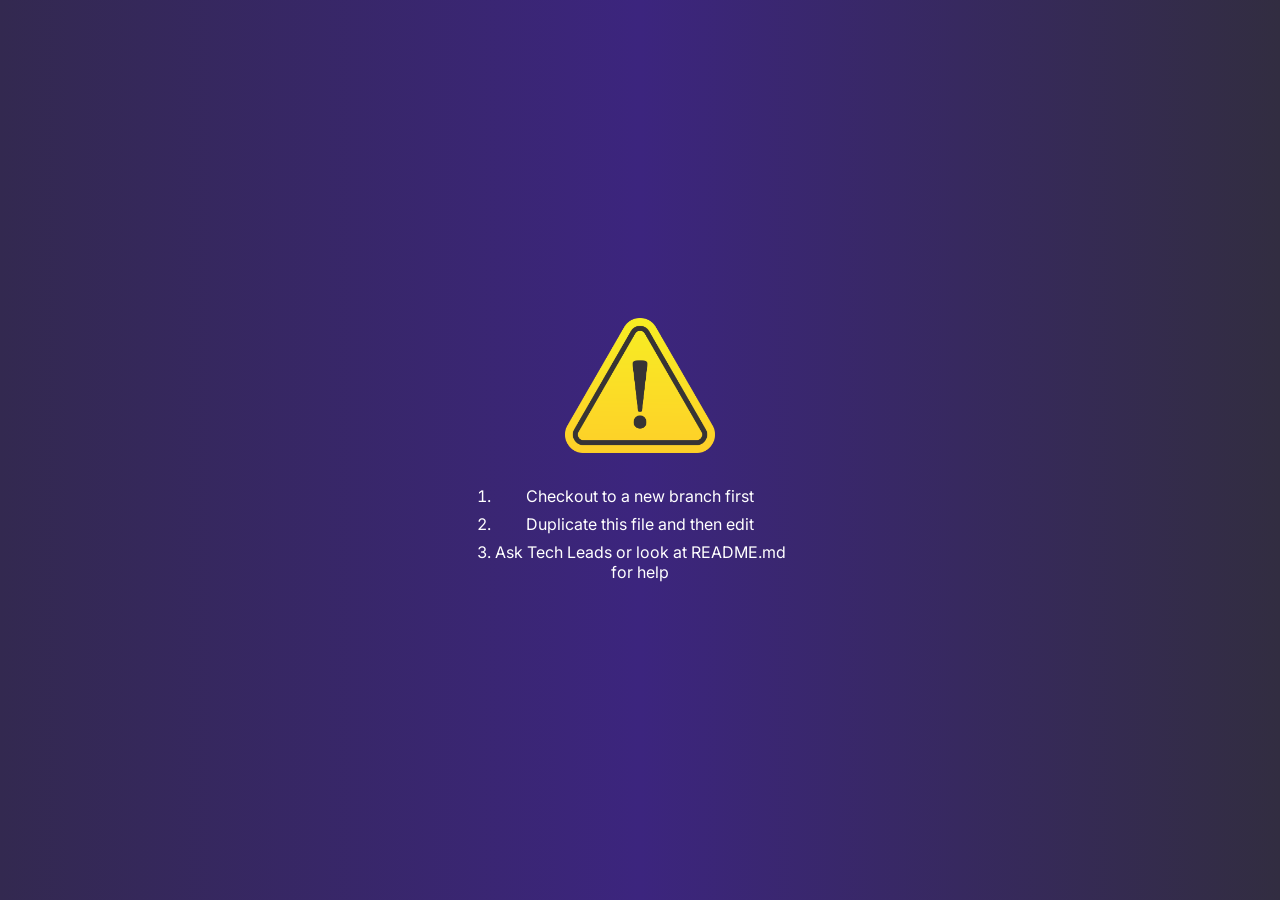
==== members/Danishveer.html @ 30a29c0a "Duplicated Template.html and added images" ====
<!-- Duplicate this file and then edit! -->
<!DOCTYPE html>
<html>
    <head>
        <!-- Metadata Stuff (DO NOT DELETE) -->
        <meta charset="utf-8">
        <meta http-equiv="X-UA-Compatible" content="IE=edge">
        <meta name="viewport" content="width=device-width, initial-scale=1">

        <title>#include - Name</title>

        <!-- Adds #include Icon to Website Tab (DO NOT DELETE) -->
        <link rel="icon" type="image/png" href="../assets/logo.png">

        <!-- Inter Font Import (DO NOT DELETE) -->
        <link rel="preconnect" href="https://fonts.googleapis.com">
        <link rel="preconnect" href="https://fonts.gstatic.com" crossorigin>
        <link href="https://fonts.googleapis.com/css2?family=Inter:ital,opsz,wght@0,14..32,100..900;1,14..32,100..900&family=Poppins:ital,wght@0,100;0,200;0,300;0,400;0,500;0,600;0,700;0,800;0,900;1,100;1,200;1,300;1,400;1,500;1,600;1,700;1,800;1,900&display=swap" rel="stylesheet">

        <!-- CSS Imports -->
        <link rel="stylesheet" href="../css/global.css">                <!-- Adds Default Styles like Background Graident -->
        <link rel="stylesheet" href="../css/members/TEMPLATE.css">      <!-- Edit this! -->

        <!-- JS Imports -->
    </head>
    <body class="include-background">
        <!-- Uncomment this code if you want this page's header! -->
        <!-- <header id="header">
            <a id="header-logo-container" href="index.html">
                <img src="../assets/logo.png" alt="#include Logo" width="40px" height="40px">
                <p id="header-logo-text">include</p>
            </a>

            <nav id="header-nav">
                <a class="header-nav-item" href="index.html">Home</a>
            </nav>
        </header> -->

        <!-- Sample Code, Please Delete -->
        <main id="template-main">
            <img 
                id="template-warning-icon"
                src="../assets/members/TEMPLATE/warning.png" 
                alt="Warning Icon" 
                width="auto" 
                height="auto" 
            >

            <ol id="template-list">
                <li>Checkout to a new branch first</li>
                <li>Duplicate this file and then edit</li>
                <li>Ask Tech Leads or look at README.md<br> for help</li>
            </ol>
        </main>
    </body>
</html>
---- css/global.css ----
* {
    margin: 0;
    padding: 0;

    font-family: "Inter", sans-serif;
}

#header {
    display: flex;
    justify-content: space-between;
    align-items: center;
    
    background-color: #191a1b;
    box-shadow: 0 5px 8px rgba(0, 0, 0, 0.15);
}

#header-logo-container {
    display: flex;
    align-items: center;

    padding: 20px 30px;

    gap: 7px;

    text-decoration: none;

    transition: scale 300ms ease;
}

#header-logo-container:hover {
    scale: 1.05;
}

#header-logo-text {
    margin-top: -2px;

    color: white;
    font-size: 2rem;
    font-weight: 600;

    letter-spacing: 0.5px;
}

#header-nav {
    display: flex;

    padding: 0 20px;

    gap: 10px;
}

.header-nav-item {
    padding: 20px 10px;

    color: white;

    font-size: 1.1rem;
    font-weight: 600;
    letter-spacing: 1px;
    text-decoration: none;

    transition: color 150ms ease;
}

.header-nav-item:hover {
    color: #bda4ff;
}

.include-background {
    color: white;
    background: linear-gradient(90deg, #332950, #3C257E, #322D41);
}
---- css/members/TEMPLATE.css ----
#template-main {
    display: flex;
    flex-direction: column;
    justify-content: center;
    align-items: center;

    height: 100dvh;
    gap: 25px;
}

#template-warning-icon {
    width: 150px;
}

#template-list > li {
    margin-top: 8px;
    text-align: center;
}
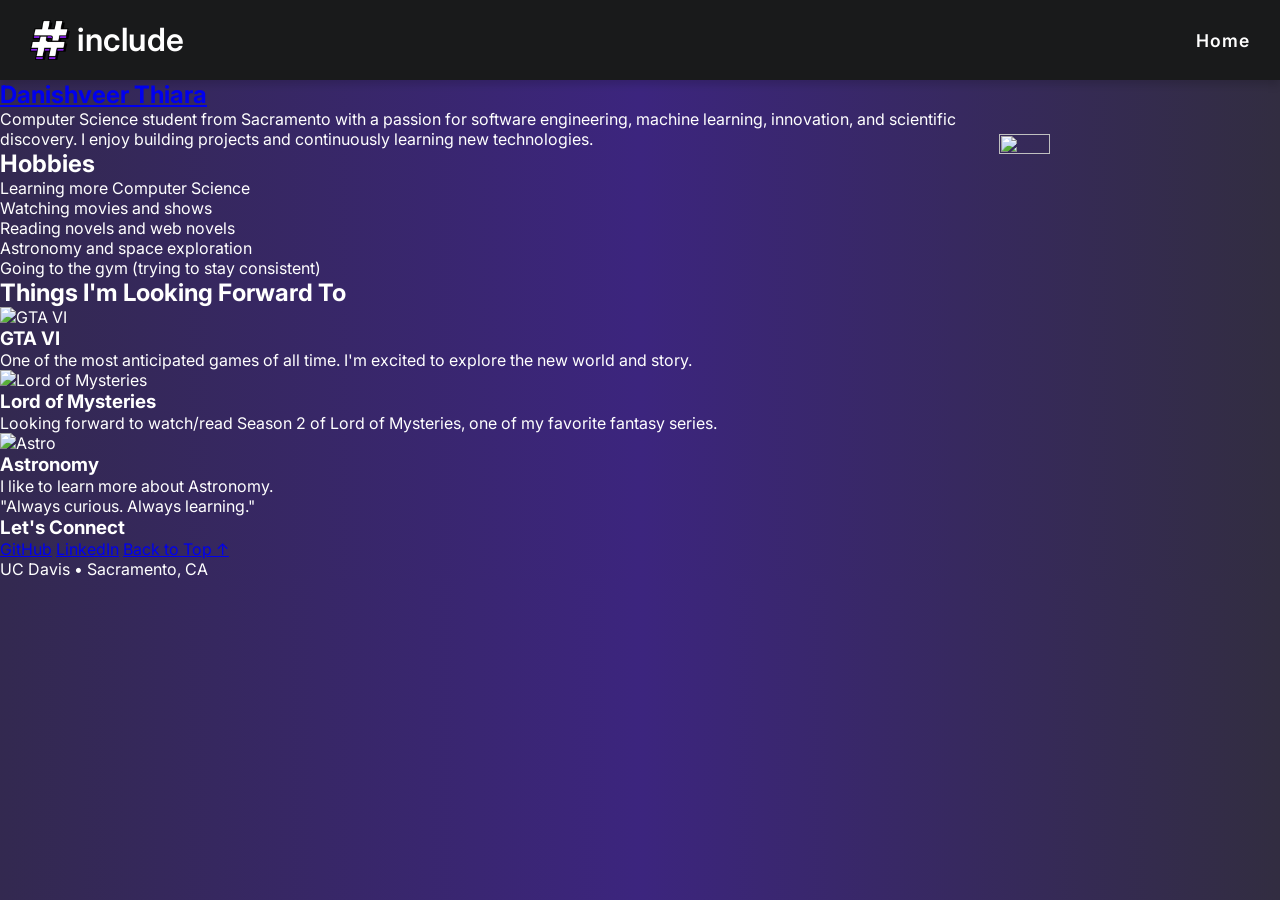
==== commit d04a86bf: "copied my old html code for about me page" ====
--- a/members/Danishveer.html
+++ b/members/Danishveer.html
@@ -1,56 +1,140 @@
 <!-- Duplicate this file and then edit! -->
 <!DOCTYPE html>
 <html>
-    <head>
-        <!-- Metadata Stuff (DO NOT DELETE) -->
-        <meta charset="utf-8">
-        <meta http-equiv="X-UA-Compatible" content="IE=edge">
-        <meta name="viewport" content="width=device-width, initial-scale=1">
 
-        <title>#include - Name</title>
+<head>
+    <!-- Metadata Stuff (DO NOT DELETE) -->
+    <meta charset="utf-8">
+    <meta http-equiv="X-UA-Compatible" content="IE=edge">
+    <meta name="viewport" content="width=device-width, initial-scale=1">
 
-        <!-- Adds #include Icon to Website Tab (DO NOT DELETE) -->
-        <link rel="icon" type="image/png" href="../assets/logo.png">
+    <title>#include - Danishveer</title>
 
-        <!-- Inter Font Import (DO NOT DELETE) -->
-        <link rel="preconnect" href="https://fonts.googleapis.com">
-        <link rel="preconnect" href="https://fonts.gstatic.com" crossorigin>
-        <link href="https://fonts.googleapis.com/css2?family=Inter:ital,opsz,wght@0,14..32,100..900;1,14..32,100..900&family=Poppins:ital,wght@0,100;0,200;0,300;0,400;0,500;0,600;0,700;0,800;0,900;1,100;1,200;1,300;1,400;1,500;1,600;1,700;1,800;1,900&display=swap" rel="stylesheet">
+    <!-- Adds #include Icon to Website Tab (DO NOT DELETE) -->
+    <link rel="icon" type="image/png" href="../assets/logo.png">
 
-        <!-- CSS Imports -->
-        <link rel="stylesheet" href="../css/global.css">                <!-- Adds Default Styles like Background Graident -->
-        <link rel="stylesheet" href="../css/members/TEMPLATE.css">      <!-- Edit this! -->
+    <!-- Inter Font Import (DO NOT DELETE) -->
+    <link rel="preconnect" href="https://fonts.googleapis.com">
+    <link rel="preconnect" href="https://fonts.gstatic.com" crossorigin>
+    <link
+        href="https://fonts.googleapis.com/css2?family=Inter:ital,opsz,wght@0,14..32,100..900;1,14..32,100..900&family=Poppins:ital,wght@0,100;0,200;0,300;0,400;0,500;0,600;0,700;0,800;0,900;1,100;1,200;1,300;1,400;1,500;1,600;1,700;1,800;1,900&display=swap"
+        rel="stylesheet">
 
-        <!-- JS Imports -->
-    </head>
-    <body class="include-background">
-        <!-- Uncomment this code if you want this page's header! -->
-        <!-- <header id="header">
-            <a id="header-logo-container" href="index.html">
-                <img src="../assets/logo.png" alt="#include Logo" width="40px" height="40px">
-                <p id="header-logo-text">include</p>
-            </a>
+    <!-- CSS Imports -->
+    <link rel="stylesheet" href="../css/global.css"> <!-- Adds Default Styles like Background Graident -->
+    <link rel="stylesheet" href="../css/members/TEMPLATE.css"> <!-- Edit this! -->
 
-            <nav id="header-nav">
-                <a class="header-nav-item" href="index.html">Home</a>
-            </nav>
-        </header> -->
+    <!-- JS Imports -->
+</head>
 
-        <!-- Sample Code, Please Delete -->
-        <main id="template-main">
-            <img 
-                id="template-warning-icon"
-                src="../assets/members/TEMPLATE/warning.png" 
-                alt="Warning Icon" 
-                width="auto" 
-                height="auto" 
-            >
+<body class="include-background">
+    <!-- Uncomment this code if you want this page's header! -->
+    <header id="header">
+        <a id="header-logo-container" href="index.html">
+            <img src="../assets/logo.png" alt="#include Logo" width="40px" height="40px">
+            <p id="header-logo-text">include</p>
+        </a>
 
-            <ol id="template-list">
-                <li>Checkout to a new branch first</li>
-                <li>Duplicate this file and then edit</li>
-                <li>Ask Tech Leads or look at README.md<br> for help</li>
-            </ol>
-        </main>
-    </body>
+        <nav id="header-nav">
+            <a class="header-nav-item" href="index.html">Home</a>
+        </nav>
+    </header>
+
+    <section id="intro">
+
+        <a href="https://danishveer11.github.io/My-Website" class="name-link">
+            <h1>Danishveer Thiara</h1>
+        </a>
+        <img src="IMG_2270.jpeg" style="float:right;width:20%;height:20%;margin:25px;"></img>
+        <p>
+            Computer Science student from Sacramento with a passion for software
+            engineering, machine learning, innovation, and scientific discovery.
+            I enjoy building projects and continuously learning new technologies.
+        </p>
+
+        <h2>Hobbies</h2>
+
+        <ul>
+            <li>Learning more Computer Science</li>
+            <li>Watching movies and shows</li>
+            <li>Reading novels and web novels</li>
+            <li>Astronomy and space exploration</li>
+            <li>Going to the gym (trying to stay consistent)</li>
+        </ul>
+
+    </section>
+
+    <section class="future-section">
+
+        <h2>Things I'm Looking Forward To</h2>
+
+        <div id="cards">
+
+            <div class="card-box">
+                <img src="OIP.webp" alt="GTA VI">
+
+                <div class="description">
+                    <h3>GTA VI</h3>
+
+                    <p>
+                        One of the most anticipated games of all time.
+                        I'm excited to explore the new world and story.
+                    </p>
+                </div>
+            </div>
+
+            <div class="card-box">
+                <img src="lord-of-mysteries.jpg" alt="Lord of Mysteries">
+
+                <div class="description">
+                    <h3>Lord of Mysteries</h3>
+
+                    <p>
+                        Looking forward to watch/read Season 2 of Lord of Mysteries,
+                        one of my favorite fantasy series.
+                    </p>
+                </div>
+            </div>
+
+            <div class="card-box">
+                <img src="space-message.webp" alt="Astro">
+
+                <div class="description">
+                    <h3>Astronomy</h3>
+
+                    <p>
+                        I like to learn more about Astronomy.
+                    </p>
+                </div>
+            </div>
+
+        </div>
+
+    </section>
+
+    <blockquote>
+        "Always curious. Always learning."
+    </blockquote>
+
+    </main>
+
+    <footer>
+
+        <h3>Let's Connect</h3>
+
+        <div class="footer-links">
+            <a href="https://github.com/Danishveer11">GitHub</a>
+            <a href="https://www.linkedin.com/in/danishveer-thiara/">LinkedIn</a>
+            <a href="#top">Back to Top ↑</a>
+        </div>
+
+        <p class="footer-desc">
+            UC Davis • Sacramento, CA
+        </p>
+
+
+
+    </footer>
+</body>
+
 </html>
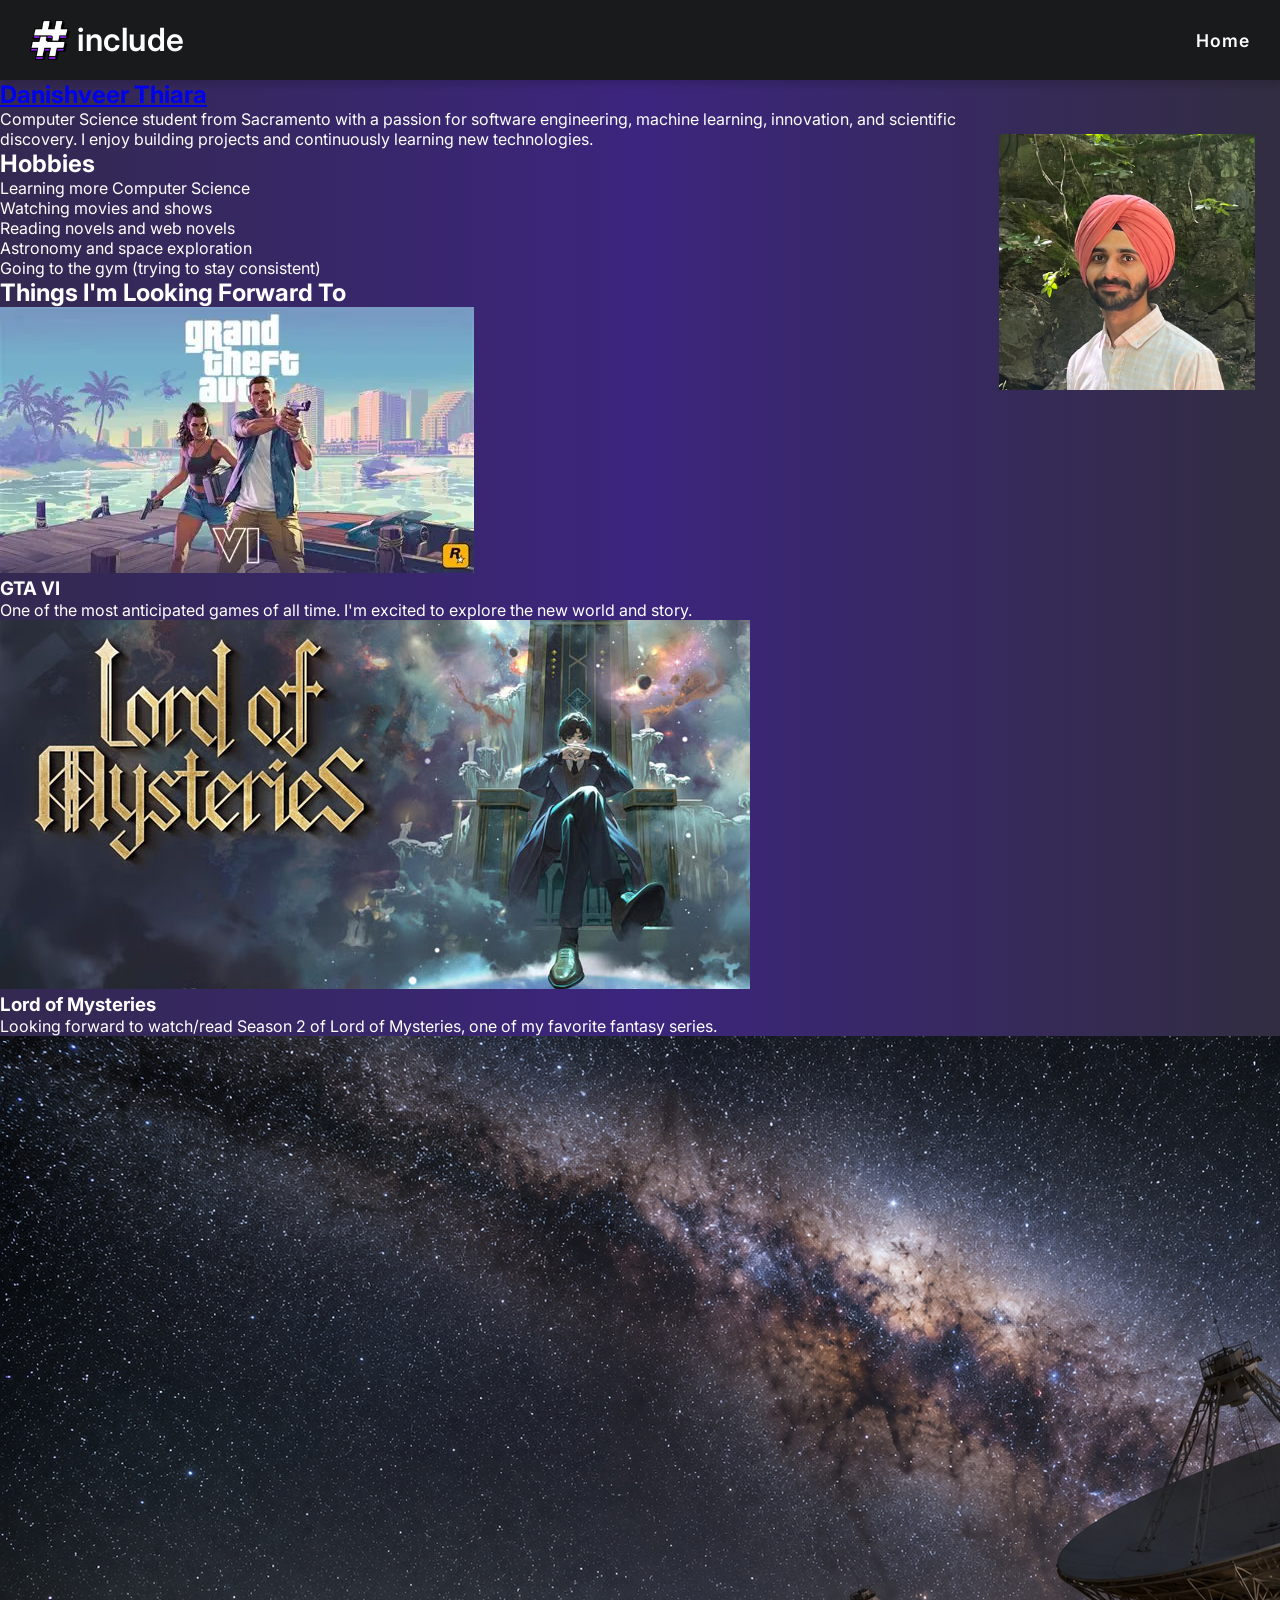
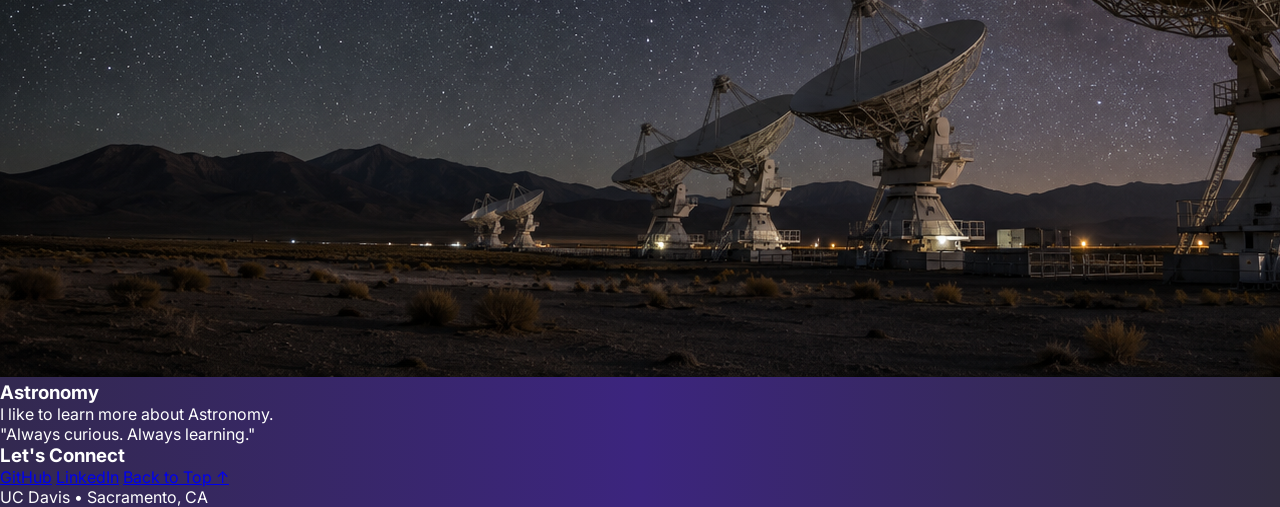
==== commit 1b05facd: "fix image path source" ====
--- a/members/Danishveer.html
+++ b/members/Danishveer.html
@@ -28,7 +28,6 @@
 </head>
 
 <body class="include-background">
-    <!-- Uncomment this code if you want this page's header! -->
     <header id="header">
         <a id="header-logo-container" href="index.html">
             <img src="../assets/logo.png" alt="#include Logo" width="40px" height="40px">
@@ -45,7 +44,7 @@
         <a href="https://danishveer11.github.io/My-Website" class="name-link">
             <h1>Danishveer Thiara</h1>
         </a>
-        <img src="IMG_2270.jpeg" style="float:right;width:20%;height:20%;margin:25px;"></img>
+        <img src="../assets/Danishveer/IMG_2270.jpeg" style="float:right;width:20%;height:20%;margin:25px;"></img>
         <p>
             Computer Science student from Sacramento with a passion for software
             engineering, machine learning, innovation, and scientific discovery.
@@ -71,7 +70,7 @@
         <div id="cards">
 
             <div class="card-box">
-                <img src="OIP.webp" alt="GTA VI">
+                <img src="../assets/Danishveer/OIP.webp" alt="GTA VI">
 
                 <div class="description">
                     <h3>GTA VI</h3>
@@ -84,7 +83,7 @@
             </div>
 
             <div class="card-box">
-                <img src="lord-of-mysteries.jpg" alt="Lord of Mysteries">
+                <img src="../assets/Danishveer/lord-of-mysteries.jpg" alt="Lord of Mysteries">
 
                 <div class="description">
                     <h3>Lord of Mysteries</h3>
@@ -97,7 +96,7 @@
             </div>
 
             <div class="card-box">
-                <img src="space-message.webp" alt="Astro">
+                <img src="../assets/Danishveer/space-message.webp" alt="Astro">
 
                 <div class="description">
                     <h3>Astronomy</h3>
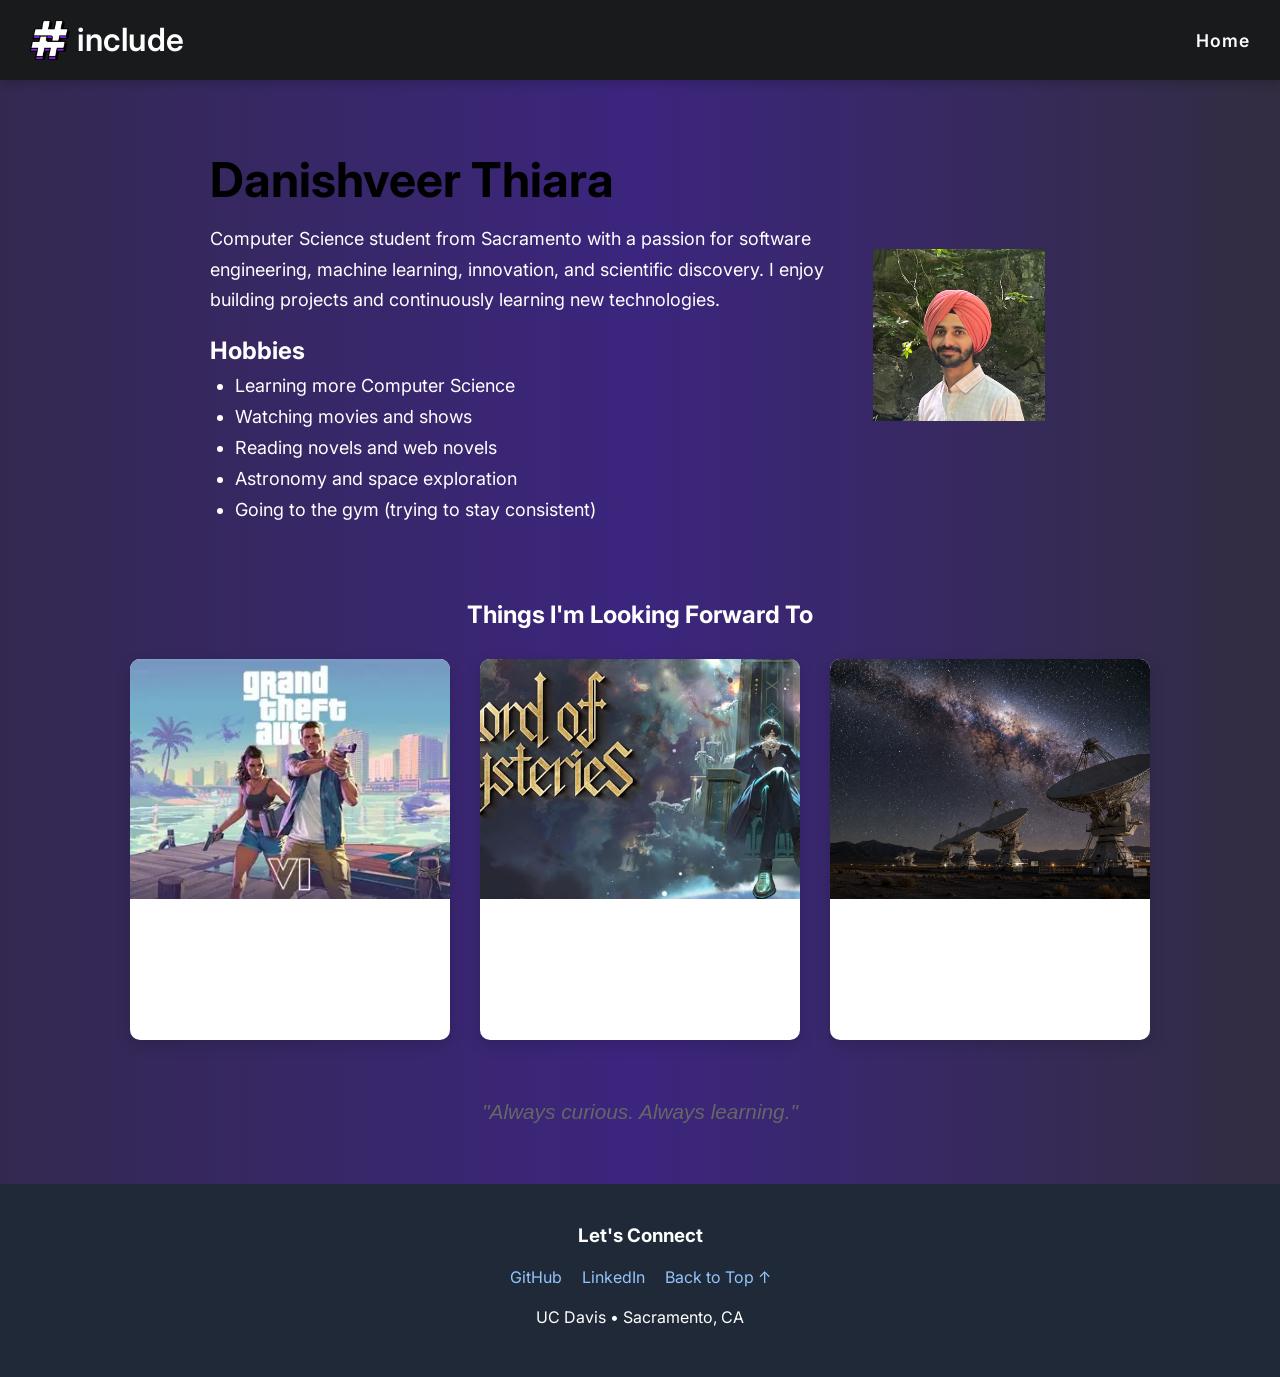
==== commit 8deab57a: "added new css and updated it" ====
--- a/members/Danishveer.html
+++ b/members/Danishveer.html
@@ -22,7 +22,7 @@
 
     <!-- CSS Imports -->
     <link rel="stylesheet" href="../css/global.css"> <!-- Adds Default Styles like Background Graident -->
-    <link rel="stylesheet" href="../css/members/TEMPLATE.css"> <!-- Edit this! -->
+    <link rel="stylesheet" href="../css/members/Danishveer.css"> <!-- Edit this! -->
 
     <!-- JS Imports -->
 </head>
--- a/css/members/Danishveer.css
+++ b/css/members/Danishveer.css
@@ -0,0 +1,179 @@
+*{
+    margin:0;
+    padding:0;
+    box-sizing:border-box;
+}
+
+html{
+    scroll-behavior:smooth;
+}
+
+body{
+    font-family:Arial, Helvetica, sans-serif;
+    background:#f5f7fa;
+    color:#222;
+    overflow-x:hidden;
+}
+
+/* NAVBAR */
+
+#navbar{
+    display:flex;
+    justify-content:space-between;
+    align-items:center;
+    padding:20px 40px;
+    background:#2e8b57;
+    color:white;
+}
+
+.nav-menu{
+    display:flex;
+    gap:20px;
+}
+
+.navlinks{
+    color:white;
+    text-decoration:none;
+    font-weight:bold;
+}
+
+.navlinks:hover{
+    color:#d6f5d6;
+}
+
+/* INTRO */
+
+#intro{
+    max-width:900px;
+    margin:50px auto;
+    padding:20px;
+}
+
+.name-link{
+    text-decoration:none;
+    color:black;
+}
+
+h1{
+    font-size:3rem;
+    margin-bottom:15px;
+}
+
+h1:hover{
+    color:rgb(108,108,108);
+    transition:0.3s;
+}
+
+#intro p{
+    font-size:18px;
+    line-height:1.7;
+    margin-bottom:20px;
+}
+
+#intro ul{
+    margin-left:25px;
+}
+
+#intro li{
+    margin:10px 0;
+    font-size:18px;
+}
+
+/* FUTURE SECTION */
+
+.future-section{
+    width:90%;
+    margin:auto;
+}
+
+.future-section h2{
+    text-align:center;
+    margin-bottom:30px;
+}
+
+/* CARDS */
+
+#cards{
+    display:flex;
+    justify-content:center;
+    flex-wrap:wrap;
+    gap:30px;
+}
+
+.card-box{
+    width:320px;
+    background:white;
+    border-radius:10px;
+    overflow:hidden;
+    box-shadow:0 5px 15px rgba(0,0,0,.15);
+}
+
+
+
+.card-box img{
+    width:100%;
+    height:240px;
+    object-fit:cover;
+    transition:transform .3s ease;
+}
+
+.card-box img:hover{
+    transform:scale(1.05);
+}
+
+.description{
+    padding:16px;
+}
+
+.description h3{
+    margin-bottom:10px;
+}
+
+.description p{
+    line-height:1.5;
+}
+
+/* QUOTE */
+
+blockquote{
+    text-align:center;
+    margin:60px 0;
+    font-size:1.3rem;
+    font-style:italic;
+    color:#666;
+}
+
+/* FOOTER */
+
+footer{
+    background:#1f2937;
+    color:white;
+    padding:40px 20px;
+    text-align:center;
+}
+
+.footer-links{
+    display:flex;
+    justify-content:center;
+    flex-wrap:wrap;
+    gap:20px;
+    margin:20px 0;
+}
+
+.footer-links a{
+    color:#93c5fd;
+    text-decoration:none;
+}
+
+.footer-links a:hover{
+    color:white;
+}
+
+.footer-desc{
+    margin-bottom:10px;
+}
+
+.copyright{
+    margin-top:20px;
+    color:#bbb;
+}
